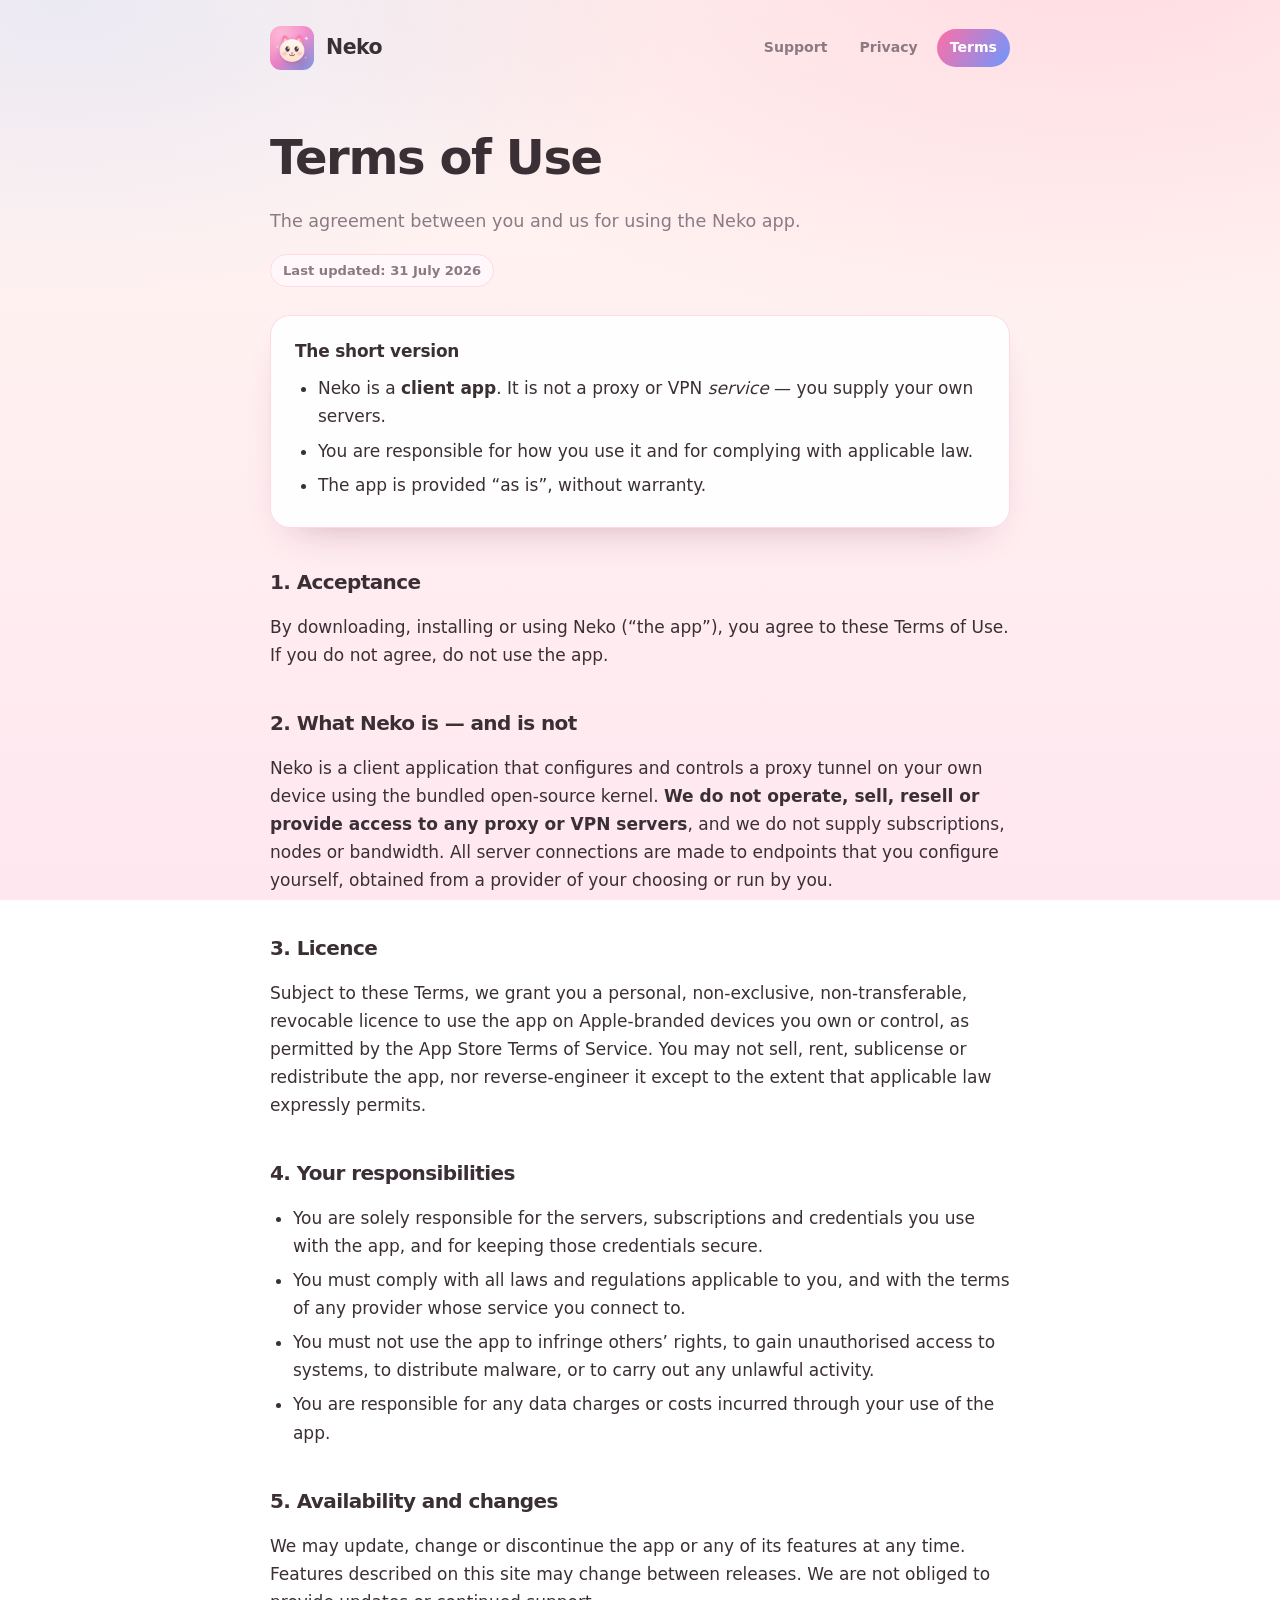
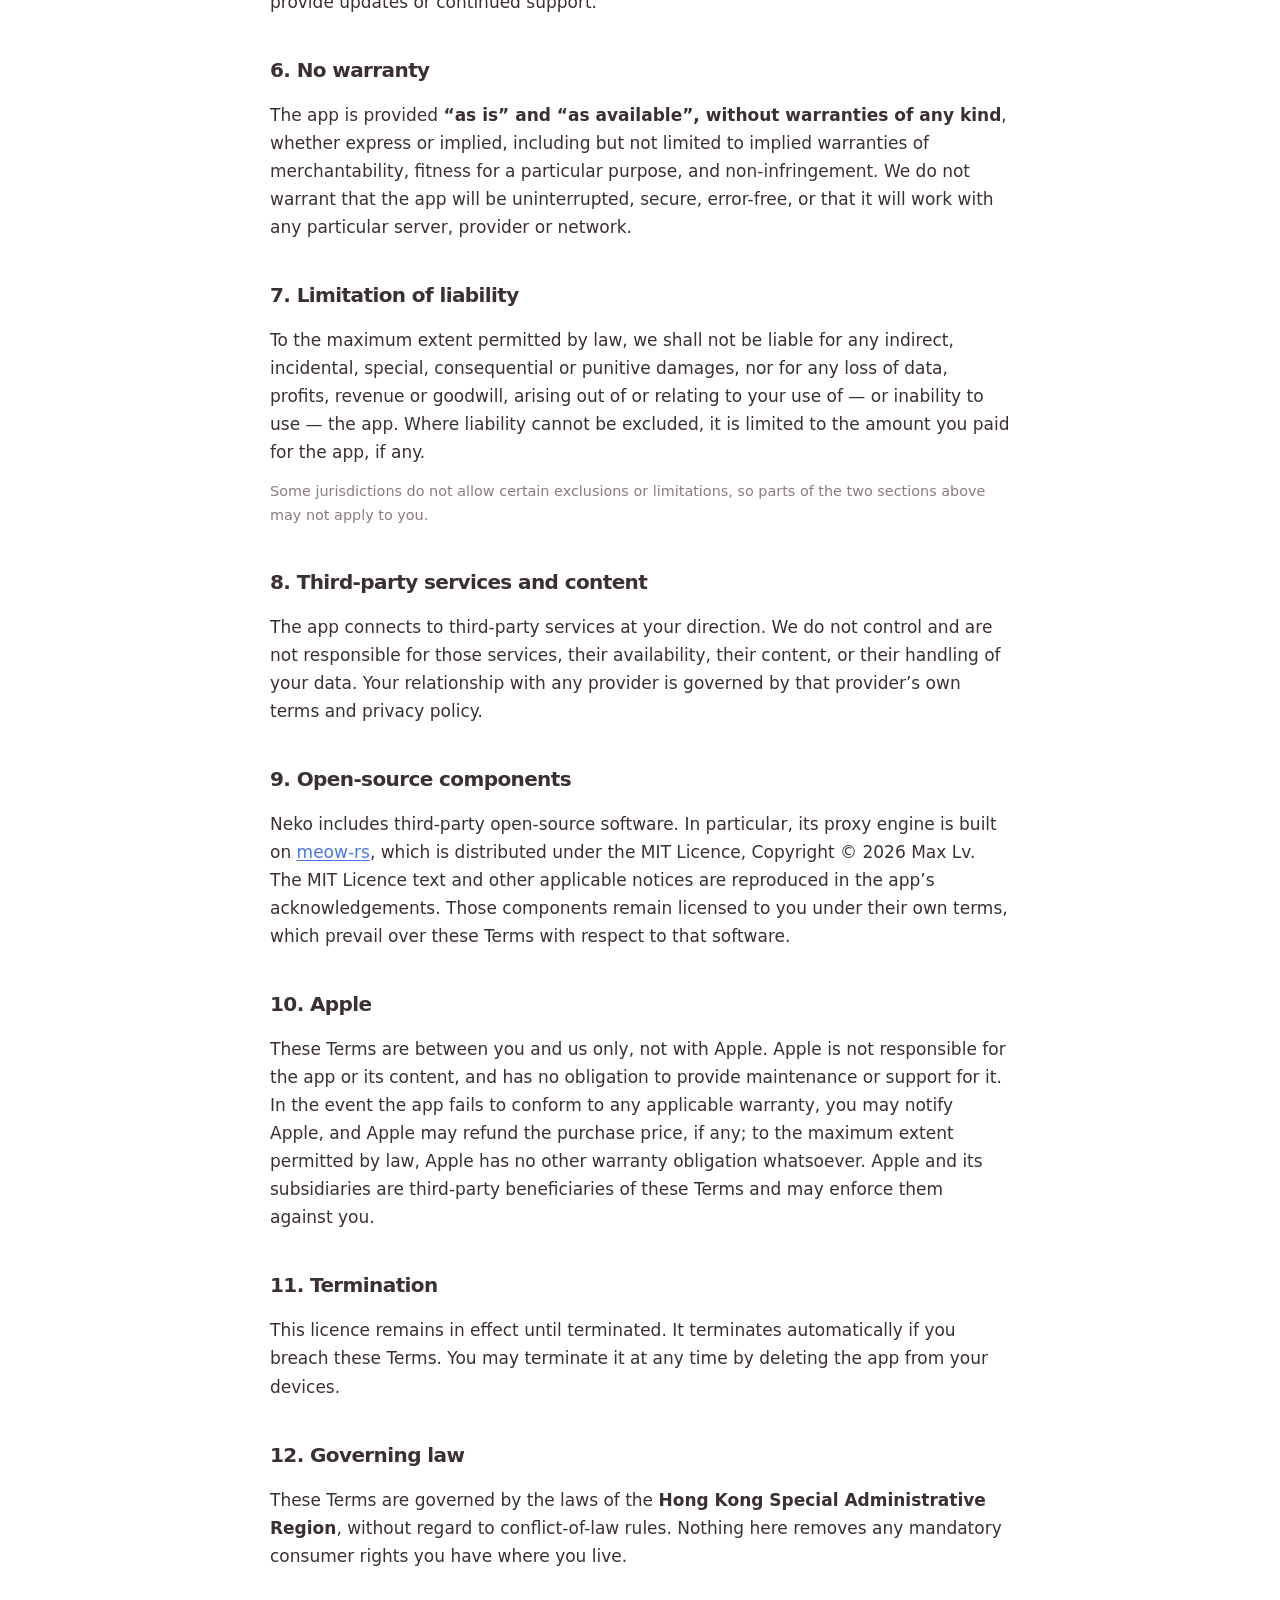
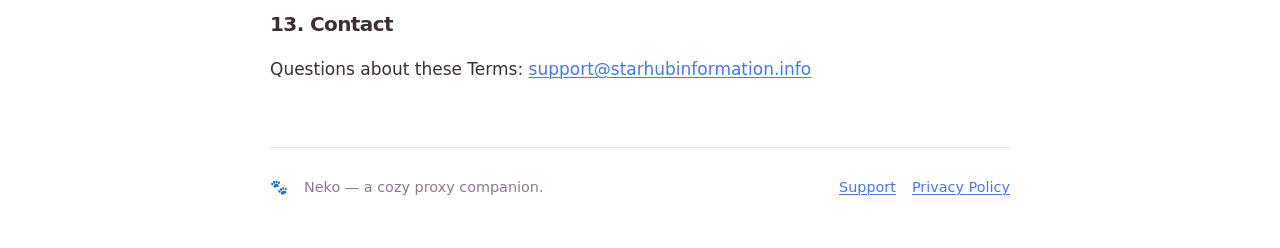
==== terms.html @ 75177ee3 "starhub" ====
<!DOCTYPE html>
<html lang="en">
<head>
<meta charset="utf-8">
<meta name="viewport" content="width=device-width, initial-scale=1">
<title>Terms of Use — Neko</title>
<meta name="description" content="Terms of Use and licence agreement for the Neko app.">
<link rel="icon" href="assets/favicon.png" type="image/png">
<link rel="apple-touch-icon" href="assets/favicon.png">
<link rel="stylesheet" href="assets/style.css">
</head>
<body>

<div class="wrap">

  <header class="site">
    <div class="bar">
      <a class="logo" href="index.html">
        <img src="assets/neko-icon-256.png" alt="">
        <b class="display">Neko</b>
      </a>
      <nav class="site">
        <a href="index.html">Support</a>
        <a href="privacy.html">Privacy</a>
        <a href="terms.html" aria-current="page">Terms</a>
      </nav>
    </div>
  </header>

  <main class="legal">

    <section class="hero" style="padding-bottom:0">
      <h1>Terms of Use</h1>
      <p class="lede">The agreement between you and us for using the Neko app.</p>
      <p style="margin-top:18px"><span class="updated">Last updated: 31 July 2026</span></p>
    </section>

    <div class="card" style="margin-top:28px">
      <h3>The short version</h3>
      <ul>
        <li>Neko is a <strong>client app</strong>. It is not a proxy or VPN <em>service</em> — you supply your own servers.</li>
        <li>You are responsible for how you use it and for complying with applicable law.</li>
        <li>The app is provided “as is”, without warranty.</li>
      </ul>
    </div>

    <h2 id="acceptance">1. Acceptance</h2>
    <p>By downloading, installing or using Neko (“the app”), you agree to these Terms of Use. If you do not
      agree, do not use the app.</p>

    <h2 id="what">2. What Neko is — and is not</h2>
    <p>Neko is a client application that configures and controls a proxy tunnel on your own device using the
      bundled open-source kernel. <strong>We do not operate, sell, resell or provide access to any proxy or
      VPN servers</strong>, and we do not supply subscriptions, nodes or bandwidth. All server connections are
      made to endpoints that you configure yourself, obtained from a provider of your choosing or run by you.</p>

    <h2 id="licence">3. Licence</h2>
    <p>Subject to these Terms, we grant you a personal, non-exclusive, non-transferable, revocable licence to
      use the app on Apple-branded devices you own or control, as permitted by the App Store Terms of Service.
      You may not sell, rent, sublicense or redistribute the app, nor reverse-engineer it except to the extent
      that applicable law expressly permits.</p>

    <h2 id="responsibilities">4. Your responsibilities</h2>
    <ul>
      <li>You are solely responsible for the servers, subscriptions and credentials you use with the app, and
        for keeping those credentials secure.</li>
      <li>You must comply with all laws and regulations applicable to you, and with the terms of any provider
        whose service you connect to.</li>
      <li>You must not use the app to infringe others’ rights, to gain unauthorised access to systems, to
        distribute malware, or to carry out any unlawful activity.</li>
      <li>You are responsible for any data charges or costs incurred through your use of the app.</li>
    </ul>

    <h2 id="availability">5. Availability and changes</h2>
    <p>We may update, change or discontinue the app or any of its features at any time. Features described on
      this site may change between releases. We are not obliged to provide updates or continued support.</p>

    <h2 id="warranty">6. No warranty</h2>
    <p>The app is provided <strong>“as is” and “as available”, without warranties of any kind</strong>, whether
      express or implied, including but not limited to implied warranties of merchantability, fitness for a
      particular purpose, and non-infringement. We do not warrant that the app will be uninterrupted, secure,
      error-free, or that it will work with any particular server, provider or network.</p>

    <h2 id="liability">7. Limitation of liability</h2>
    <p>To the maximum extent permitted by law, we shall not be liable for any indirect, incidental, special,
      consequential or punitive damages, nor for any loss of data, profits, revenue or goodwill, arising out of
      or relating to your use of — or inability to use — the app. Where liability cannot be excluded, it is
      limited to the amount you paid for the app, if any.</p>
    <p class="small muted">Some jurisdictions do not allow certain exclusions or limitations, so parts of the
      two sections above may not apply to you.</p>

    <h2 id="thirdparty">8. Third-party services and content</h2>
    <p>The app connects to third-party services at your direction. We do not control and are not responsible
      for those services, their availability, their content, or their handling of your data. Your relationship
      with any provider is governed by that provider’s own terms and privacy policy.</p>

    <h2 id="oss">9. Open-source components</h2>
    <p>Neko includes third-party open-source software. In particular, its proxy engine is built on
      <a href="https://github.com/madeye/meow-rs">meow-rs</a>, which is distributed under the MIT Licence,
      Copyright&nbsp;©&nbsp;2026 Max&nbsp;Lv. The MIT Licence text and other applicable notices are reproduced
      in the app’s acknowledgements. Those components remain licensed to you under their own terms, which
      prevail over these Terms with respect to that software.</p>

    <h2 id="apple">10. Apple</h2>
    <p>These Terms are between you and us only, not with Apple. Apple is not responsible for the app or its
      content, and has no obligation to provide maintenance or support for it. In the event the app fails to
      conform to any applicable warranty, you may notify Apple, and Apple may refund the purchase price, if
      any; to the maximum extent permitted by law, Apple has no other warranty obligation whatsoever. Apple and
      its subsidiaries are third-party beneficiaries of these Terms and may enforce them against you.</p>

    <h2 id="termination">11. Termination</h2>
    <p>This licence remains in effect until terminated. It terminates automatically if you breach these Terms.
      You may terminate it at any time by deleting the app from your devices.</p>

    <h2 id="law">12. Governing law</h2>
    <p>These Terms are governed by the laws of the <strong>Hong Kong Special Administrative Region</strong>,
      without regard to conflict-of-law rules. Nothing here removes any mandatory consumer rights you have
      where you live.</p>

    <h2 id="contact">13. Contact</h2>
    <p>Questions about these Terms: <a href="mailto:support@starhubinformation.info">support@starhubinformation.info</a></p>

  </main>

  <footer class="site">
    <span class="paw">🐾</span>
    <span>Neko — a cozy proxy companion.</span>
    <nav>
      <a href="index.html">Support</a>
      <a href="privacy.html">Privacy Policy</a>
    </nav>
  </footer>

</div>
</body>
</html>
---- assets/style.css ----
/* Neko — support site
   Brand: Sakura (light) / Midnight Neko (dark), matching the app's palette. */

:root {
  --ground-1: #FFF6F1;
  --ground-2: #FFE7F0;
  --card: #FFFFFF;
  --card-2: #FFF7FA;
  --stroke: #FFD8E5;
  --stroke-soft: #FFE8EF;
  --ink: #3B2F36;
  --ink-soft: #8B7A84;
  --ink-faint: #B6A6AE;
  --brand: #FF6FA5;
  --brand-ink: #D63C7B;
  --accent: #6E97FF;
  --accent-ink: #4B77E6;
  --mint: #2FB183;
  --warn: #E08A16;
  --shadow: 0 18px 40px -26px rgba(120, 40, 80, .45);
  --radius: 20px;
}

@media (prefers-color-scheme: dark) {
  :root {
    --ground-1: #17122A;
    --ground-2: #221634;
    --card: #2A2044;
    --card-2: #32264F;
    --stroke: #46356A;
    --stroke-soft: #3A2C58;
    --ink: #F1EAFB;
    --ink-soft: #AC9EC8;
    --ink-faint: #7C6C9C;
    --brand: #FF6FA5;
    --brand-ink: #FF9CC0;
    --accent: #5EE7FF;
    --accent-ink: #8FEEFF;
    --mint: #5CF2A8;
    --warn: #FFC55C;
    --shadow: 0 22px 50px -30px rgba(0, 0, 0, .8);
  }
}

* { box-sizing: border-box; }

html { -webkit-text-size-adjust: 100%; scroll-behavior: smooth; }

body {
  margin: 0;
  color: var(--ink);
  font-family: -apple-system, BlinkMacSystemFont, "Segoe UI", system-ui, sans-serif;
  font-size: 17px;
  line-height: 1.65;
  background:
    radial-gradient(110% 70% at 85% -5%, color-mix(in srgb, var(--brand) 20%, transparent), transparent 60%),
    radial-gradient(90% 60% at 5% 0%, color-mix(in srgb, var(--accent) 14%, transparent), transparent 55%),
    linear-gradient(180deg, var(--ground-1), var(--ground-2));
  background-attachment: fixed;
  min-height: 100vh;
}

.display {
  font-family: ui-rounded, "SF Pro Rounded", -apple-system, system-ui, sans-serif;
  letter-spacing: -.4px;
}

.wrap { max-width: 780px; margin: 0 auto; padding: 0 20px; }

/* ---------- header ---------- */

header.site {
  padding: 26px 0 8px;
}
.bar {
  display: flex; align-items: center; gap: 14px; flex-wrap: wrap;
}
.bar .logo { display: flex; align-items: center; gap: 12px; text-decoration: none; color: inherit; }
.bar .logo img { width: 44px; height: 44px; border-radius: 11px; display: block; }
.bar .logo b {
  font-family: ui-rounded, "SF Pro Rounded", system-ui, sans-serif;
  font-size: 1.28rem; letter-spacing: -.5px;
}
nav.site { margin-left: auto; display: flex; gap: 6px; flex-wrap: wrap; }
nav.site a {
  font-size: .88rem; font-weight: 600; text-decoration: none;
  color: var(--ink-soft); padding: 7px 13px; border-radius: 999px;
}
nav.site a:hover { color: var(--brand-ink); background: color-mix(in srgb, var(--brand) 12%, transparent); }
nav.site a[aria-current="page"] { color: #fff; background: linear-gradient(120deg, var(--brand), var(--accent)); }

/* ---------- hero ---------- */

.hero { padding: 40px 0 12px; }
.hero h1 {
  font-family: ui-rounded, "SF Pro Rounded", system-ui, sans-serif;
  font-size: clamp(2.1rem, 6vw, 3rem); margin: 0 0 .2em; letter-spacing: -1.4px;
  text-wrap: balance;
}
.hero .lede { font-size: 1.1rem; color: var(--ink-soft); max-width: 56ch; margin: 0; }
.hero .icon { width: 96px; height: 96px; border-radius: 23px; box-shadow: var(--shadow); margin-bottom: 20px; display: block; }

/* ---------- typography ---------- */

h2 {
  font-family: ui-rounded, "SF Pro Rounded", system-ui, sans-serif;
  font-size: clamp(1.35rem, 3.2vw, 1.7rem); letter-spacing: -.6px;
  margin: 46px 0 14px; text-wrap: balance;
}
h3 {
  font-family: ui-rounded, "SF Pro Rounded", system-ui, sans-serif;
  font-size: 1.06rem; margin: 26px 0 8px; letter-spacing: -.2px;
}
p { margin: 0 0 14px; }
a { color: var(--accent-ink); text-decoration-thickness: 1px; text-underline-offset: 2px; }
ul, ol { margin: 0 0 14px; padding-left: 1.35em; }
li { margin: 6px 0; }
strong { font-weight: 650; }
code {
  font-family: ui-monospace, SFMono-Regular, "SF Mono", Menlo, monospace;
  font-size: .88em; background: var(--card-2); border: 1px solid var(--stroke-soft);
  padding: 1px 6px; border-radius: 6px;
}
.eyebrow {
  font-size: .74rem; font-weight: 800; letter-spacing: .16em; text-transform: uppercase;
  color: var(--brand-ink); display: flex; align-items: center; gap: .55em; margin-bottom: 8px;
}
.eyebrow::before { content: ""; width: 18px; height: 2px; border-radius: 2px; background: var(--brand); }
.muted { color: var(--ink-soft); }
.small { font-size: .9rem; }

/* ---------- cards ---------- */

.card {
  background: color-mix(in srgb, var(--card) 92%, transparent);
  border: 1px solid var(--stroke);
  border-radius: var(--radius);
  padding: 22px 24px;
  box-shadow: var(--shadow);
  margin: 16px 0;
}
.card h3:first-child { margin-top: 0; }
.card p:last-child, .card ul:last-child, .card ol:last-child { margin-bottom: 0; }

.grid { display: grid; grid-template-columns: repeat(auto-fit, minmax(220px, 1fr)); gap: 14px; margin: 16px 0; }
.grid .card { margin: 0; }

.steps { counter-reset: step; list-style: none; padding: 0; }
.steps li {
  counter-increment: step; position: relative; padding-left: 46px; margin: 18px 0;
}
.steps li::before {
  content: counter(step);
  position: absolute; left: 0; top: 1px;
  width: 30px; height: 30px; border-radius: 9px;
  display: grid; place-items: center;
  font-family: ui-rounded, system-ui, sans-serif; font-weight: 800; font-size: .95rem;
  color: #fff; background: linear-gradient(135deg, var(--brand), var(--accent));
}
.steps li b { display: block; }

.note {
  border-left: 3px solid var(--brand);
  padding: 2px 0 2px 16px; color: var(--ink-soft); margin: 16px 0;
}
.note.warn { border-left-color: var(--warn); }

details {
  border: 1px solid var(--stroke); border-radius: 14px;
  background: color-mix(in srgb, var(--card) 90%, transparent);
  padding: 0 18px; margin: 10px 0;
}
details[open] { padding-bottom: 6px; }
summary {
  cursor: pointer; padding: 15px 0; font-weight: 620;
  font-family: ui-rounded, "SF Pro Rounded", system-ui, sans-serif;
  list-style: none;
}
summary::-webkit-details-marker { display: none; }
summary::after { content: "＋"; float: right; color: var(--brand); font-weight: 700; }
details[open] summary::after { content: "－"; }
details > *:not(summary) { margin-top: 0; }

table { width: 100%; border-collapse: collapse; font-size: .94rem; }
.table-scroll { overflow-x: auto; border: 1px solid var(--stroke); border-radius: 14px; margin: 16px 0; }
th, td { text-align: left; padding: 11px 15px; border-bottom: 1px solid var(--stroke-soft); }
thead th {
  background: var(--card-2); font-size: .74rem; letter-spacing: .1em;
  text-transform: uppercase; color: var(--ink-soft); font-weight: 800;
}
tbody tr:last-child td { border-bottom: 0; }

/* ---------- footer ---------- */

footer.site {
  margin-top: 64px; padding: 28px 0 48px;
  border-top: 1px solid var(--stroke);
  color: var(--ink-soft); font-size: .9rem;
  display: flex; gap: 16px; flex-wrap: wrap; align-items: center;
}
footer.site .paw { color: var(--brand); }
footer.site nav { margin-left: auto; display: flex; gap: 16px; flex-wrap: wrap; }

/* ---------- legal pages ---------- */

.legal h2 { font-size: 1.25rem; margin-top: 38px; }
.legal .updated {
  display: inline-block; font-size: .82rem; font-weight: 700;
  color: var(--ink-soft); background: var(--card-2);
  border: 1px solid var(--stroke); padding: 5px 12px; border-radius: 999px;
}
.toc { font-size: .95rem; }
.toc a { display: block; padding: 3px 0; }

:focus-visible { outline: 3px solid var(--accent); outline-offset: 2px; border-radius: 6px; }

@media (prefers-reduced-motion: reduce) {
  html { scroll-behavior: auto; }
  * { animation: none !important; transition: none !important; }
}
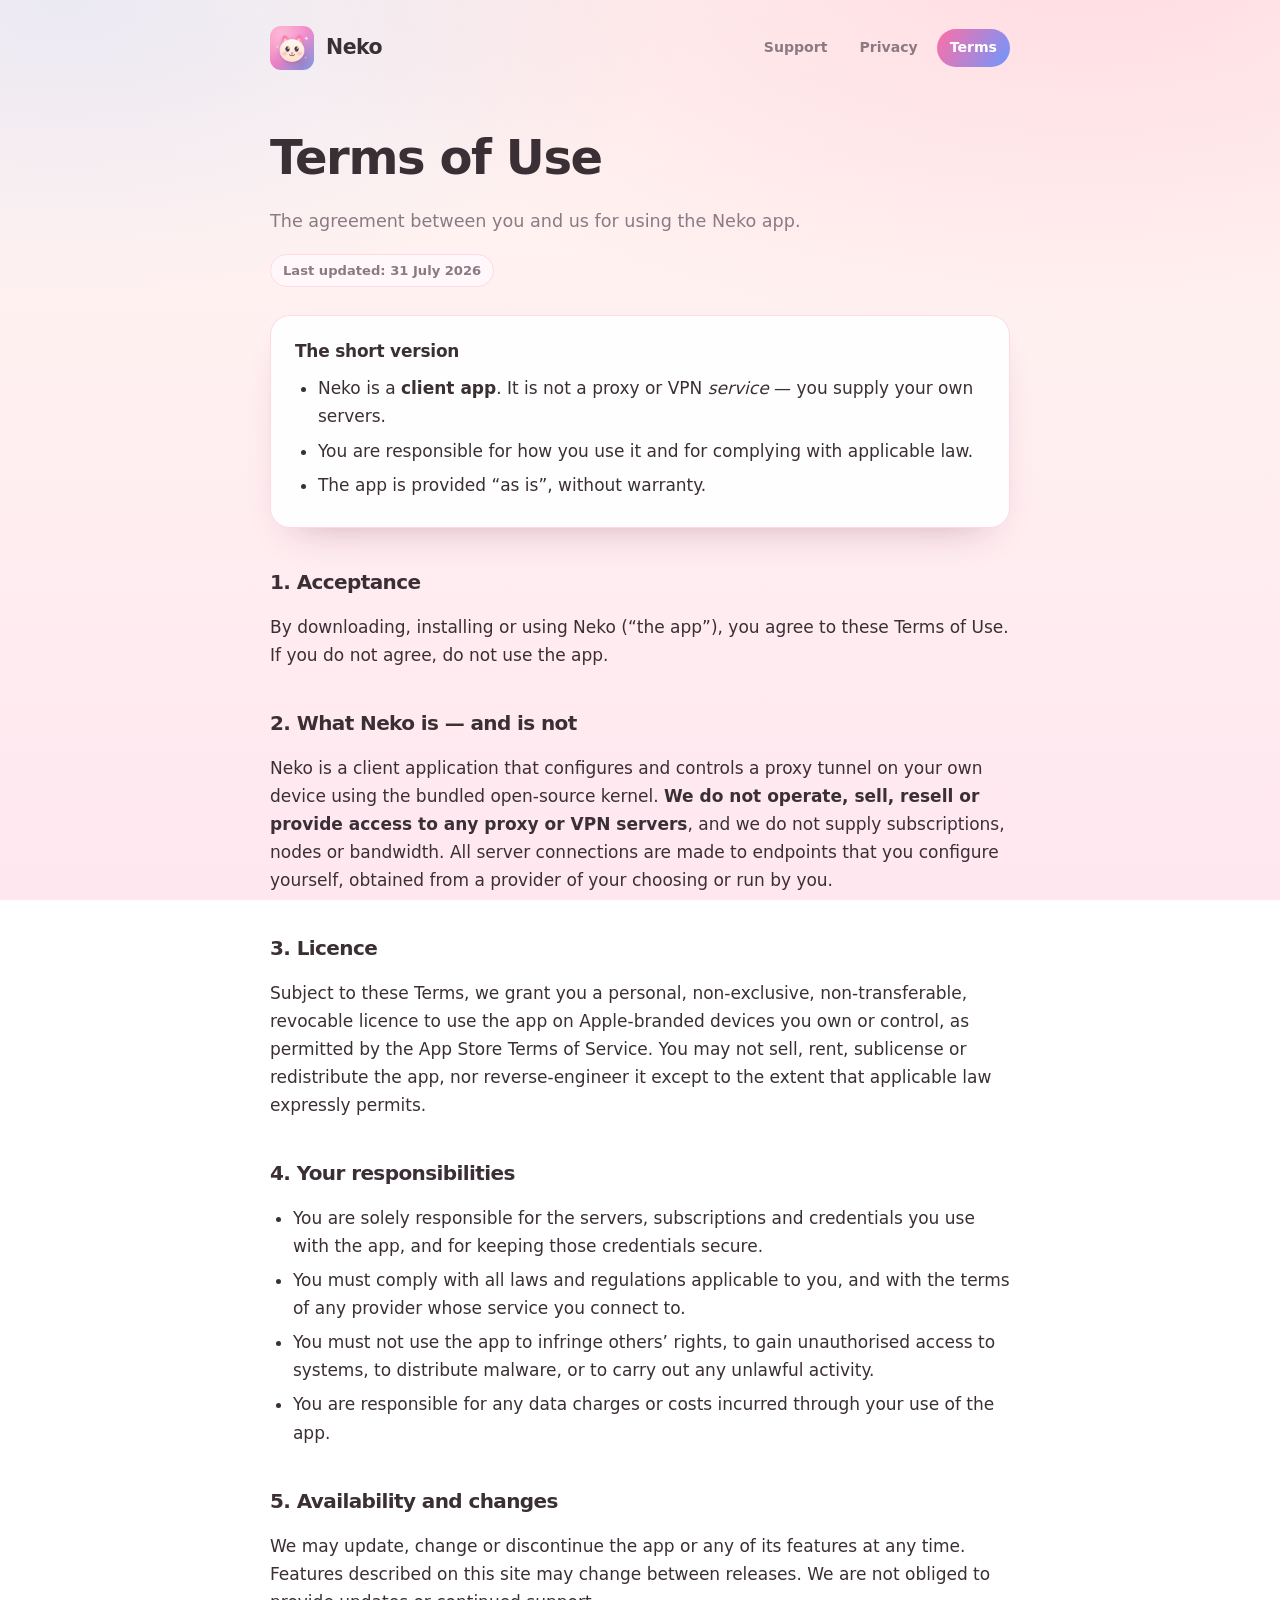
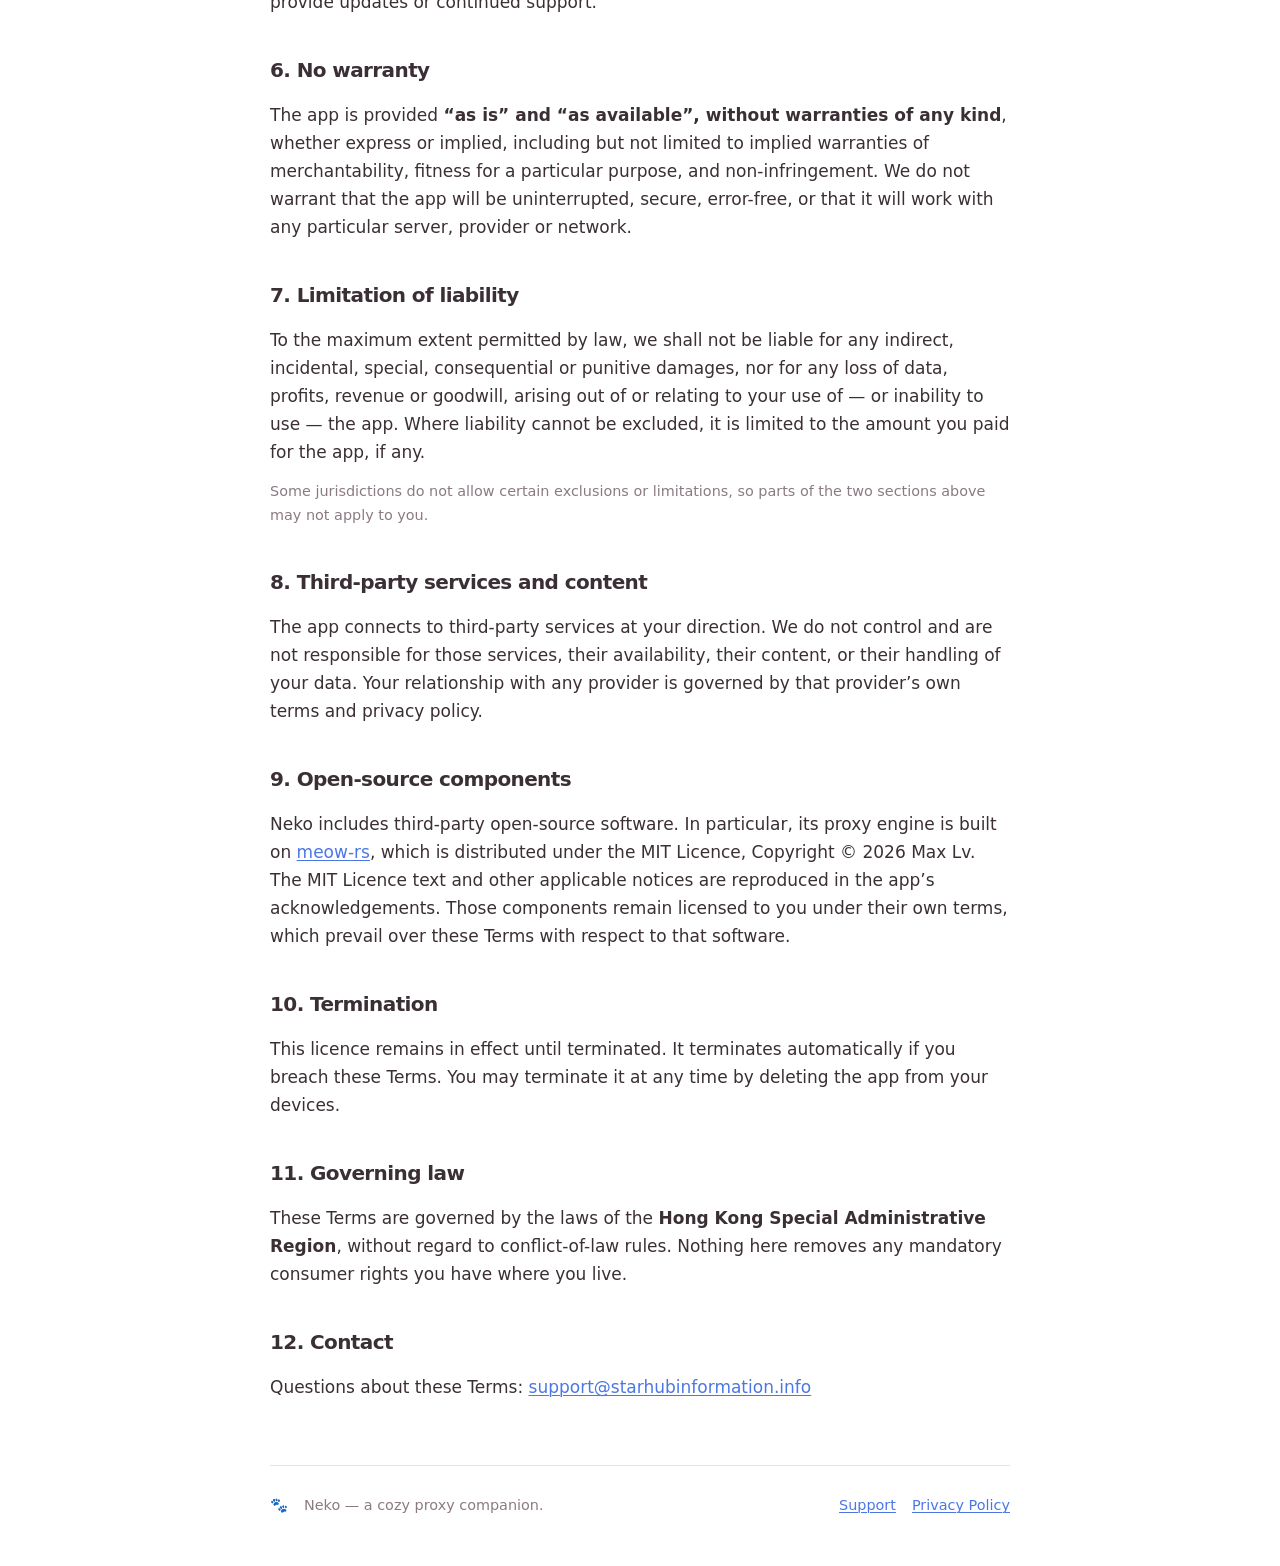
==== commit 11892228: "Update terms.html" ====
--- a/terms.html
+++ b/terms.html
@@ -101,23 +101,16 @@
       in the app’s acknowledgements. Those components remain licensed to you under their own terms, which
       prevail over these Terms with respect to that software.</p>
 
-    <h2 id="apple">10. Apple</h2>
-    <p>These Terms are between you and us only, not with Apple. Apple is not responsible for the app or its
-      content, and has no obligation to provide maintenance or support for it. In the event the app fails to
-      conform to any applicable warranty, you may notify Apple, and Apple may refund the purchase price, if
-      any; to the maximum extent permitted by law, Apple has no other warranty obligation whatsoever. Apple and
-      its subsidiaries are third-party beneficiaries of these Terms and may enforce them against you.</p>
-
-    <h2 id="termination">11. Termination</h2>
+    <h2 id="termination">10. Termination</h2>
     <p>This licence remains in effect until terminated. It terminates automatically if you breach these Terms.
       You may terminate it at any time by deleting the app from your devices.</p>
 
-    <h2 id="law">12. Governing law</h2>
+    <h2 id="law">11. Governing law</h2>
     <p>These Terms are governed by the laws of the <strong>Hong Kong Special Administrative Region</strong>,
       without regard to conflict-of-law rules. Nothing here removes any mandatory consumer rights you have
       where you live.</p>
 
-    <h2 id="contact">13. Contact</h2>
+    <h2 id="contact">12. Contact</h2>
     <p>Questions about these Terms: <a href="mailto:support@starhubinformation.info">support@starhubinformation.info</a></p>
 
   </main>
